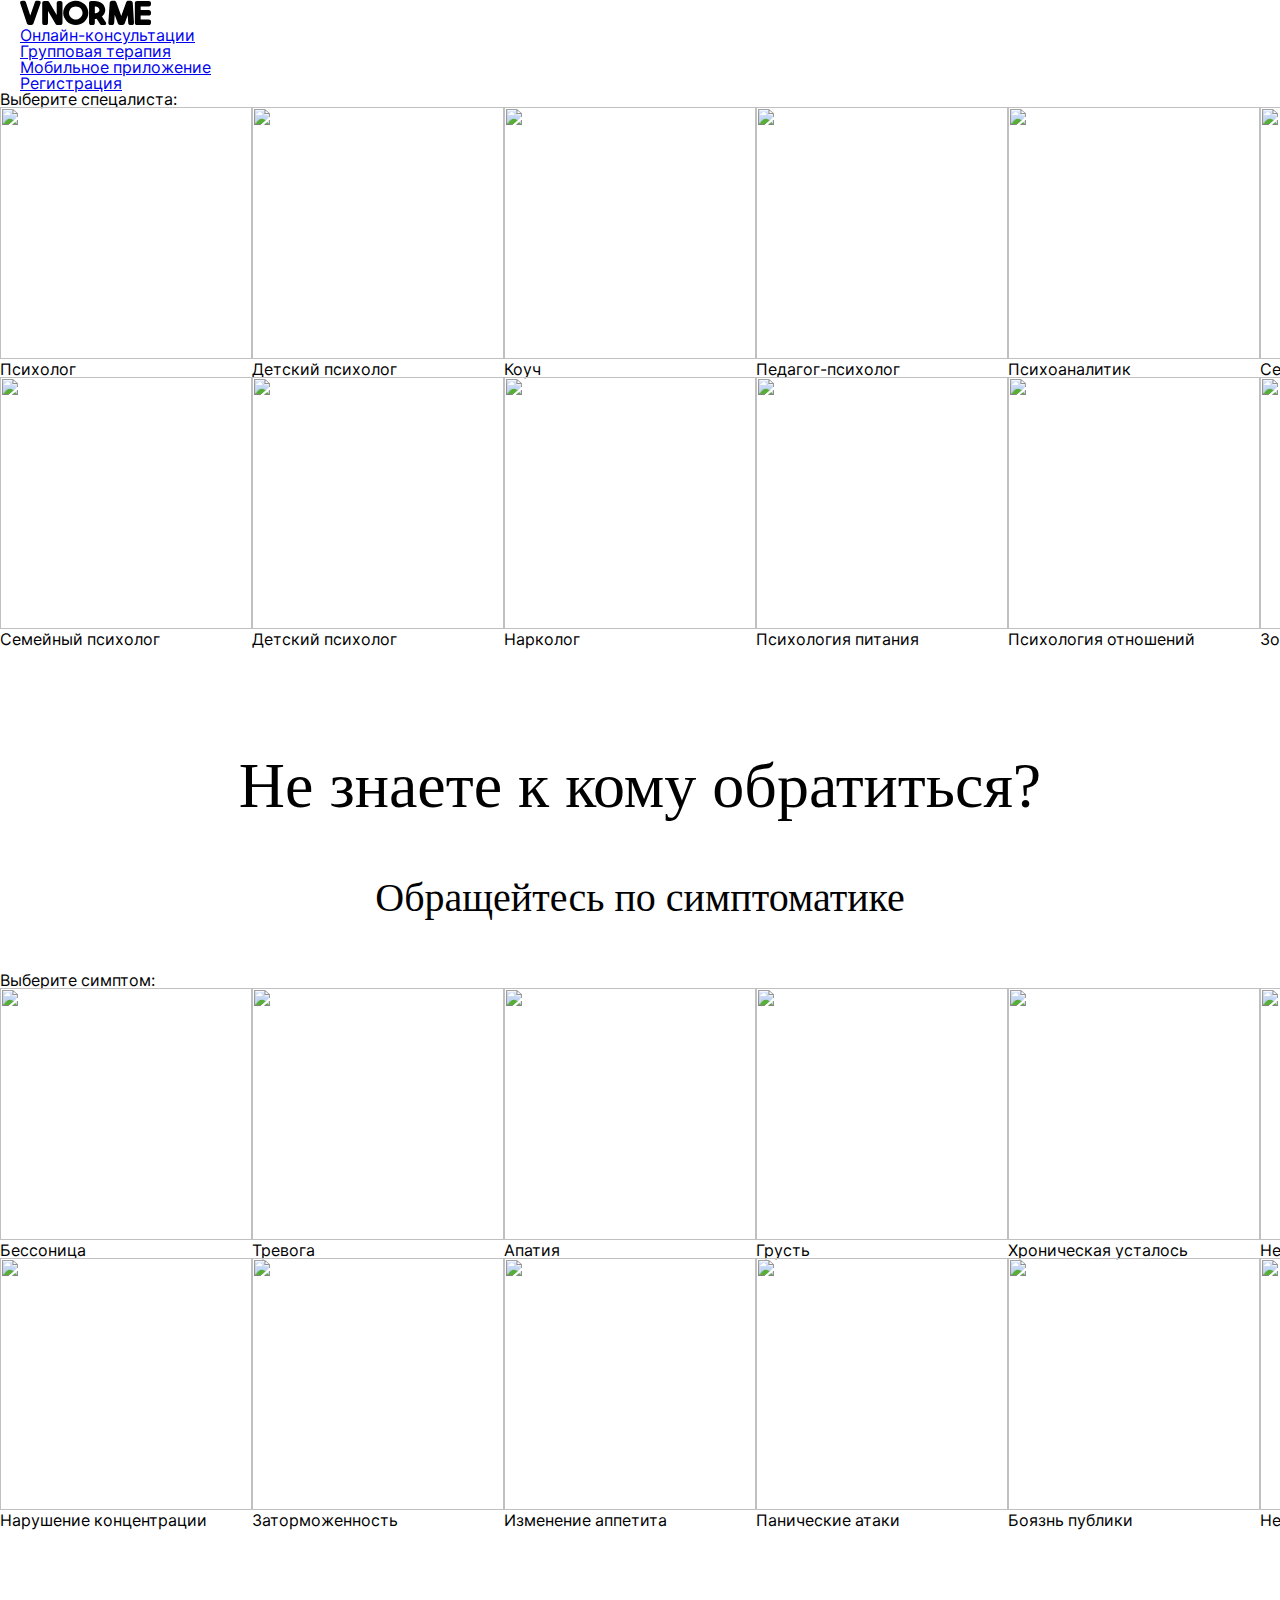
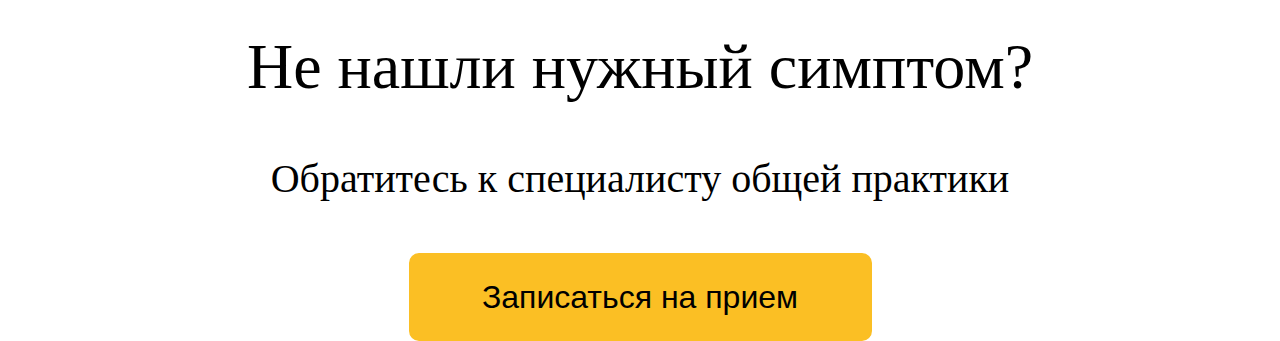
==== online.html @ 2dfcd86a "created online" ====
<!DOCTYPE html>
<html lang="en">
<head>
   <meta charset="UTF-8">
   <meta name="viewport" content="width=device-width, initial-scale=1.0">
   <meta http-equiv="X-UA-Compatible" content="ie=edge">
   <meta name="theme-color" content="">
   <link rel="shortcut icon" href="">
   <link rel="stylesheet" href="./css/fonts.css">
   <link rel="stylesheet" href="./css/reset.css">
   <link rel="stylesheet" href="./css/style.css">
   <title>Online consultation</title>
</head>
<body>
    <header class="wrapper wrapper-header">
        <div class="header">
           <div class="logo">
              <img src="./images/logo.svg" alt="VNORME">
           </div>
           <nav>
              <ul class="menu">
                 <li class="menu__item">
                    <a href="#" class="link">Онлайн-консультации</a>
                 </li>
                 <li class="menu__item">
                    <a href="#" class="link">Групповая терапия</a>
                 </li>
                 <li class="menu__item">
                    <a href="#" class="link">Мобильное приложение</a>
                 </li>
                 <li class="menu__item">
                    <a href="#" class="link">Регистрация</a>
                 </li>
              </ul>
           </nav>
        </div>
     </header>
    <main>
        <section>
           
        </section>
        <section class="">
            <h2>Выберите спецалиста:</h2>
            <div class="online">
            <div class="online__block__group">
                <div><img src="" alt="" loading="lazy" width="252" height="252"><div>Психолог</div></div>
                <div><img src="" alt="" loading="lazy" width="252" height="252"><div>Детский психолог</div></div>
                <div><img src="" alt="" loading="lazy" width="252" height="252"><div>Коуч</div></div>
                <div><img src="" alt="" loading="lazy" width="252" height="252"><div>Педагог-психолог</div></div>
                <div><img src="" alt="" loading="lazy" width="252" height="252"><div>Психоаналитик</div></div>
                <div><img src="" alt="" loading="lazy" width="252" height="252"><div>Сексолог</div></div>
            </div>
            <div class="online__block__group">
                <div><img src="" alt="" loading="lazy" width="252" height="252"><div>Семейный психолог</div></div>
                <div><img src="" alt="" loading="lazy" width="252" height="252"><div>Детский психолог</div></div>
                <div><img src="" alt="" loading="lazy" width="252" height="252"><div>Нарколог</div></div>
                <div><img src="" alt="" loading="lazy" width="252" height="252"><div>Психология питания</div></div>
                <div><img src="" alt="" loading="lazy" width="252" height="252"><div>Психология отношений</div></div>
                <div><img src="" alt="" loading="lazy" width="252" height="252"><div>Зоопсихолог</div></div>
            </div>
        </div>
            </section>
        </section>
        <section>
            <h1 class="online__title">Не знаете к кому обратиться?</h1>
            <h2 class="online__subtitle">Обращейтесь по симптоматике</h2>
            <h2>Выберите симптом:</h2>
            <div class="online">
            <div class="online__block__group">
                <div><img src="" alt="" loading="lazy" width="252" height="252"><div>Бессоница</div></div>
                <div><img src="" alt="" loading="lazy" width="252" height="252"><div>Тревога</div></div>
                <div><img src="" alt="" loading="lazy" width="252" height="252"><div>Апатия</div></div>
                <div><img src="" alt="" loading="lazy" width="252" height="252"><div>Грусть</div></div>
                <div><img src="" alt="" loading="lazy" width="252" height="252"><div>Хроническая усталось</div></div>
                <div><img src="" alt="" loading="lazy" width="252" height="252"><div>Неуверенность</div></div>
            </div>
            <div class="online__block__group">
                <div><img src="" alt="" loading="lazy" width="252" height="252"><div>Нарушение концентрации</div></div>
                <div><img src="" alt="" loading="lazy" width="252" height="252"><div>Заторможенность</div></div>
                <div><img src="" alt="" loading="lazy" width="252" height="252"><div>Изменение аппетита</div></div>
                <div><img src="" alt="" loading="lazy" width="252" height="252"><div>Панические атаки</div></div>
                <div><img src="" alt="" loading="lazy" width="252" height="252"><div>Боязнь публики</div></div>
                <div><img src="" alt="" loading="lazy" width="252" height="252"><div>Нервное истощение</div></div>
            </div>
        </div>
        </section>
        <section class="online__lastSection">
            <h1 class="online__title">Не нашли нужный симптом?</h1>
            <h2 class="online__subtitle">Обратитесь к специалисту общей практики</h2>
            <button class="post__btn">Записаться на прием</button>
        </section>
    </main>
    <footer></footer>
</body>
</html>
---- css/fonts.css ----
@font-face {
	font-family: 'InterRegular';
    src: url('../fonts/Inter/Inter-Regular.woff2') format('woff2'),
         url('../fonts/Inter/Inter-Regular.woff') format('woff'),
         url('../fonts/Inter/Inter-Regular.otf') format('otf');
    font-weight: normal;
    font-style: normal;
}

@font-face {
	font-family: 'InterBold';
    src: url('../fonts/Inter/Inter-Bold.woff2') format('woff2'),
         url('../fonts/Inter/Inter-Bold.woff') format('woff'),
         url('../fonts/Inter/Inter-Bold.otf') format('otf');
    font-weight: 700;
    font-style: normal;
}

@font-face {
	font-family: 'PT_SansRegular';
    src: url('../fonts/PT_Sans/PT_Sans-Web-Regular.woff2') format('woff2'),
         url('../fonts/PT_Sans/PT_Sans-Web-Regular.woff') format('woff'),
         url('../fonts/PT_Sans/PT_Sans-Web-Regular.otf') format('otf');
    font-weight: normal;
    font-style: normal;
}

@font-face {
	font-family: 'PT_SansBold';
    src: url('../fonts/PT_Sans/PT_Sans-Web-Bold.woff2') format('woff2'),
         url('../fonts/PT_Sans/PT_Sans-Web-Bold.woff') format('woff'),
         url('../fonts/PT_Sans/PT_Sans-Web-Bold.otf') format('otf');
    font-weight: 700;
    font-style: normal;
}
---- css/style.css ----
/* MAIN STYLE */

:root{
  /* Главный текст */
  --main-font: 'InterRegular'; 
  /* Жирный главный текст */
  --bold-main-font: 'InterBold';
  /* Дополнительный текст (для заголовков) */
  --text-font: 'PT_SansRegular';
  /* Дополнительный жирный текст */
  --text--bold-font: 'PT_SansBold';

  --btn-color: #FBBF24;
}

.title_bold{
  font-family: var(--text-bold-font);
}

body{
  font-family: var(--main-font) !important;
}

.wrapper{
  max-width: 1860px;
  padding: 0px 20px;
  height: auto;
  margin: auto;
}

/* SECTION "POSTS" */

.post{
  display: flex;
  align-items: center;
}

.post__text{
  display: flex;
  flex-direction: column;
  align-items: flex-end;
  text-align: right;
}

.post__title{
  font-size: 64px;
  margin-bottom: 50px;
}

.post__subtitle{
  font-size: 40px;
  margin-bottom: 50px;
}

.post__btn{
  height: 88px;
  max-width: 463px;
  width: 100%;
  font-size: 32px;
  background-color: var(--btn-color);
  border: 2px solid var(--btn-color);
  border-radius: 10px;
  padding: 24px 41px;
  transition: .3s;
  cursor: pointer;
}

.post__btn:hover{
  background-color: transparent;
}

.online__block__group {
  display: flex;
  justify-content: space-between;
}

.online__title {
  font-family: 'Inter';
  font-style: normal;
  font-weight: 400;
  font-size: 64px;
  line-height: 77px;
  text-align: center;
  padding-top: 100px ;
}

.online__subtitle {
  font-family: 'Inter';
  font-style: normal;
  font-weight: 400;
  font-size: 40px;
  line-height: 48px;
  text-align: center;
  padding-top: 50px;
  padding-bottom: 50px;
}

.online__lastSection {
  display: flex;
  flex-direction: column;
  justify-content: center;
  align-items: center;
}
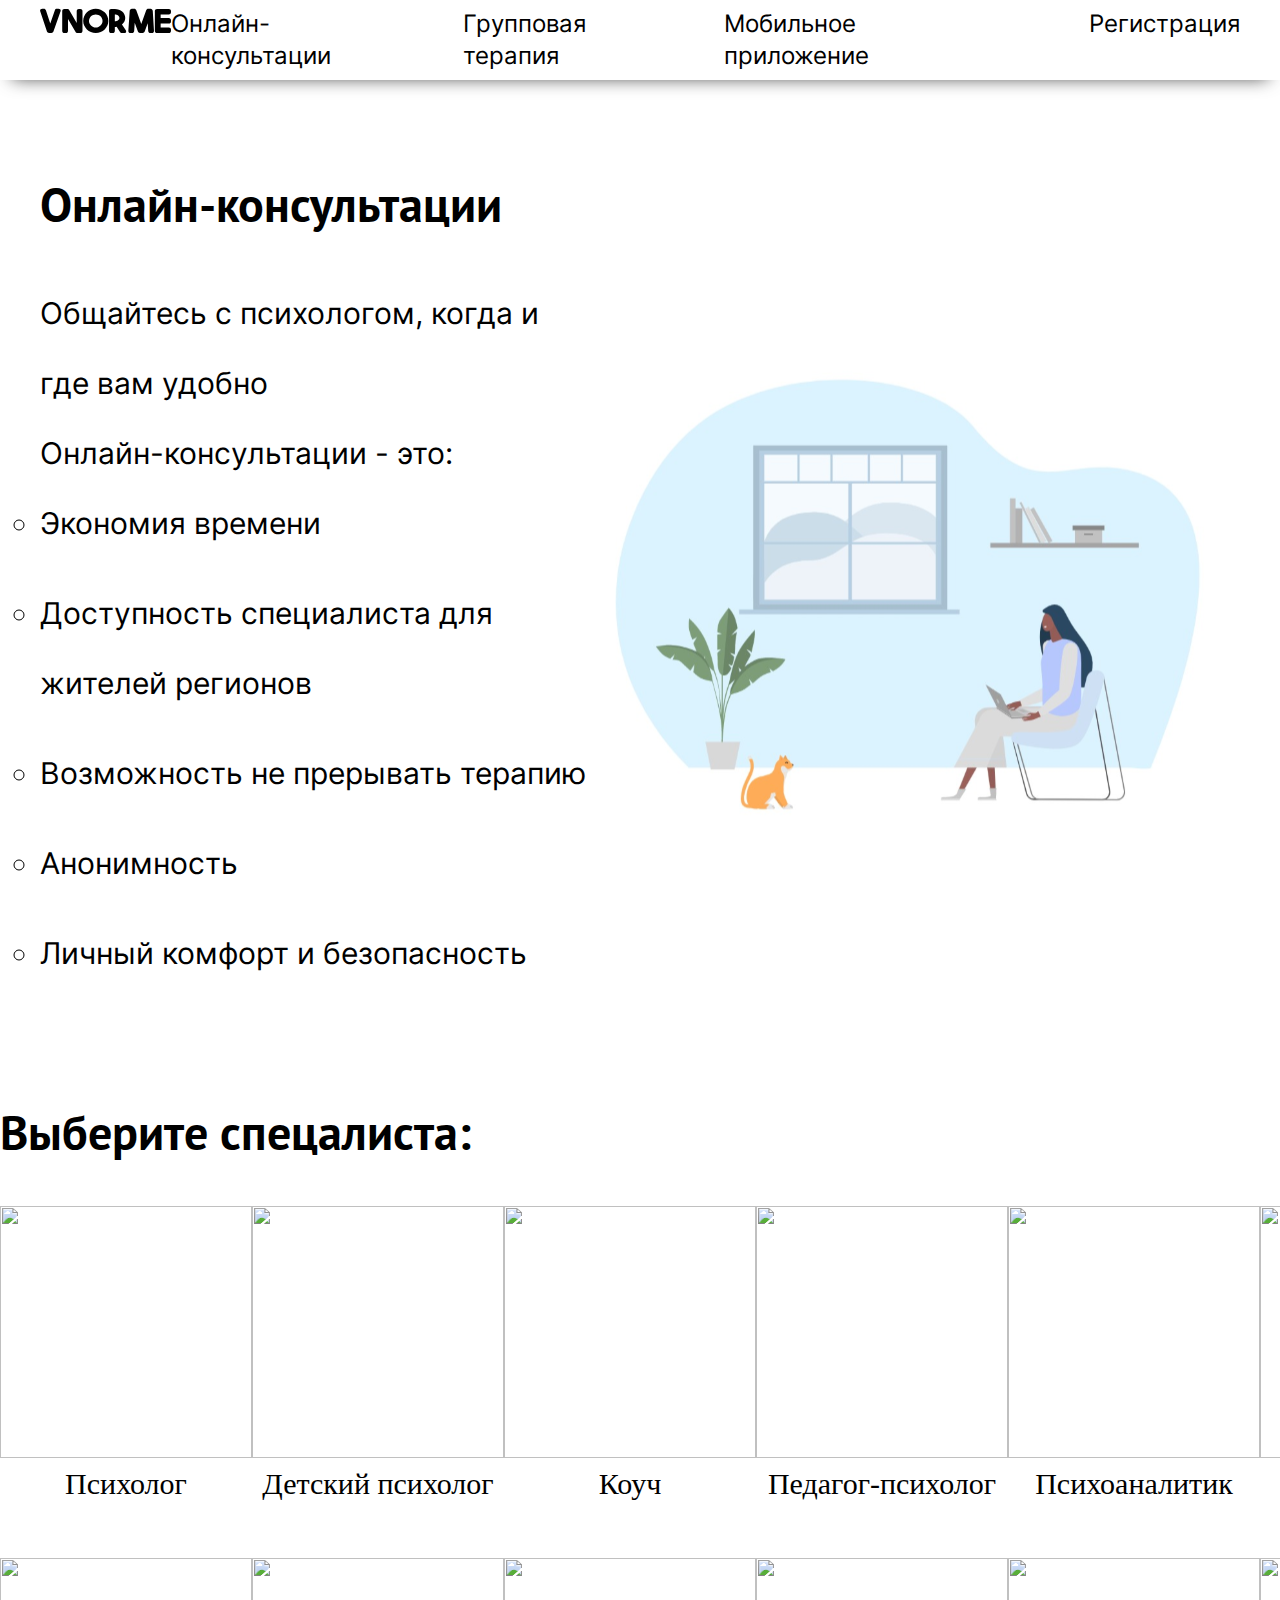
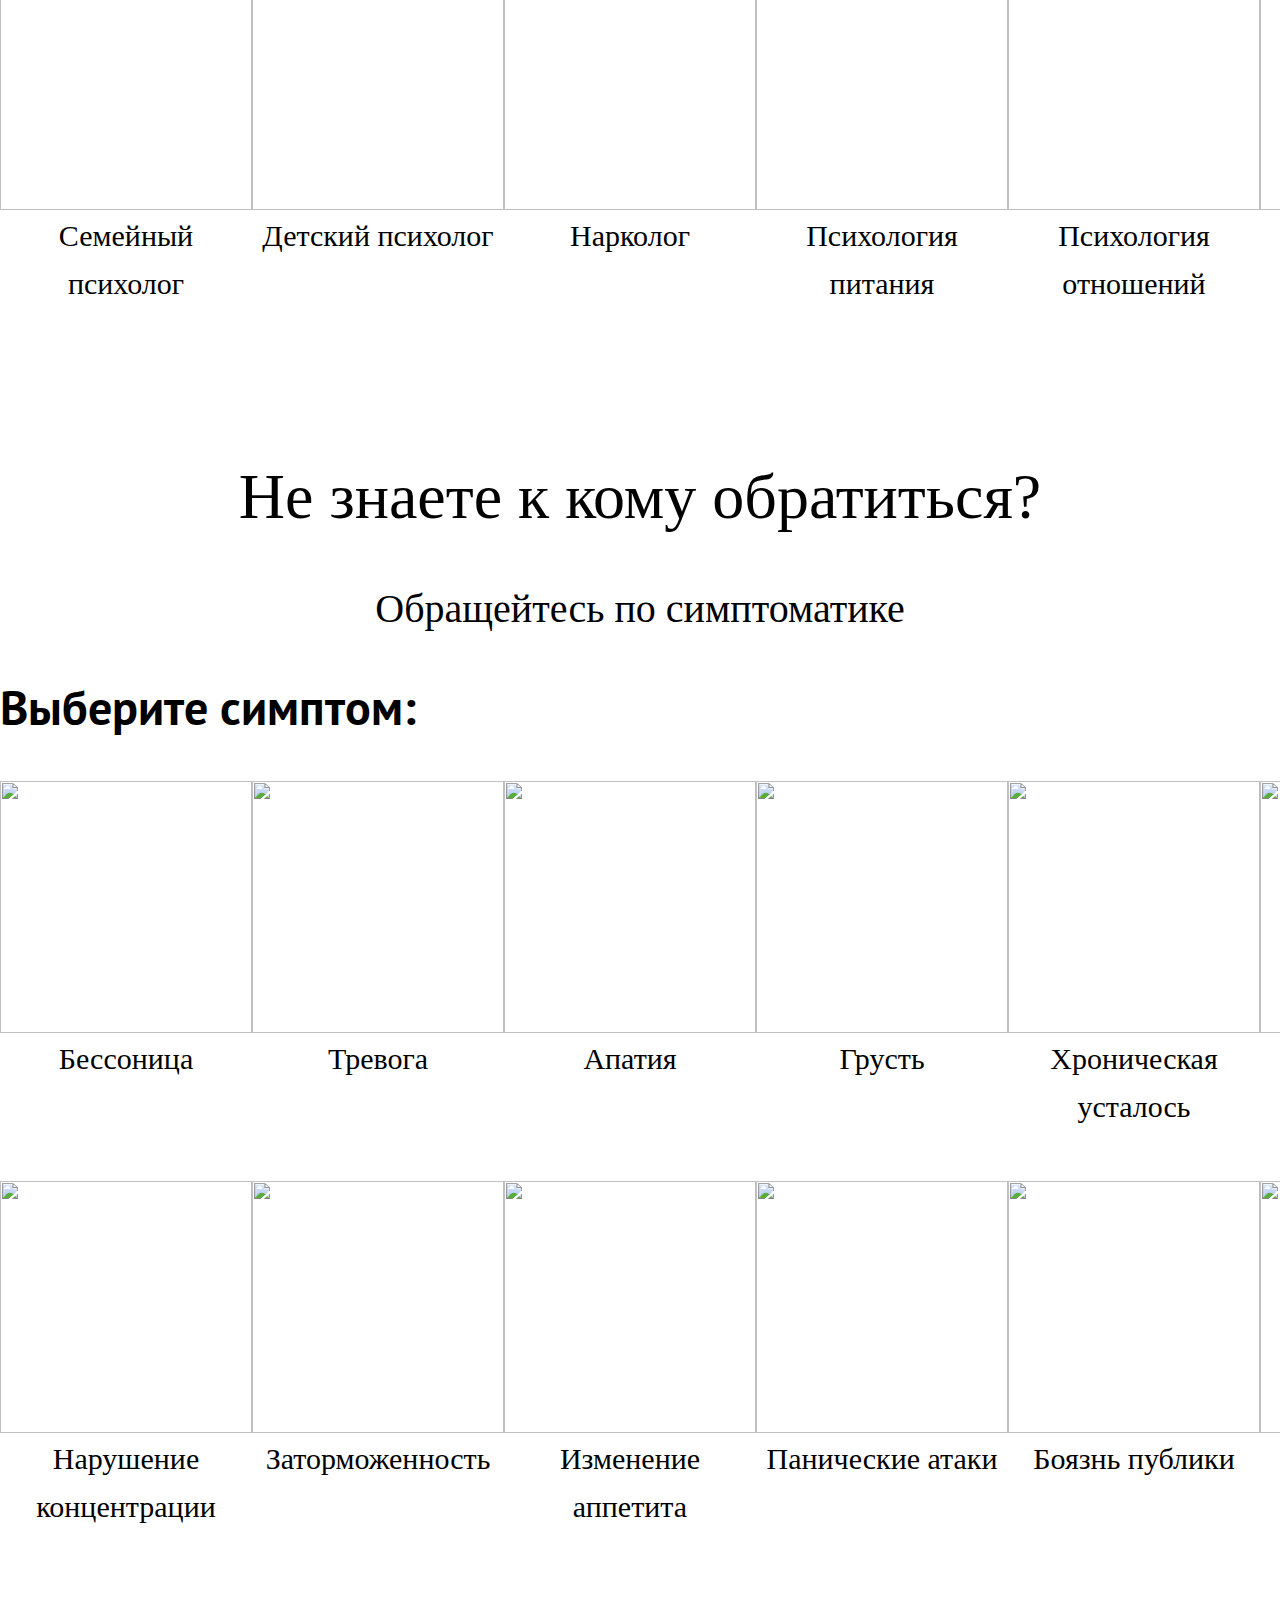
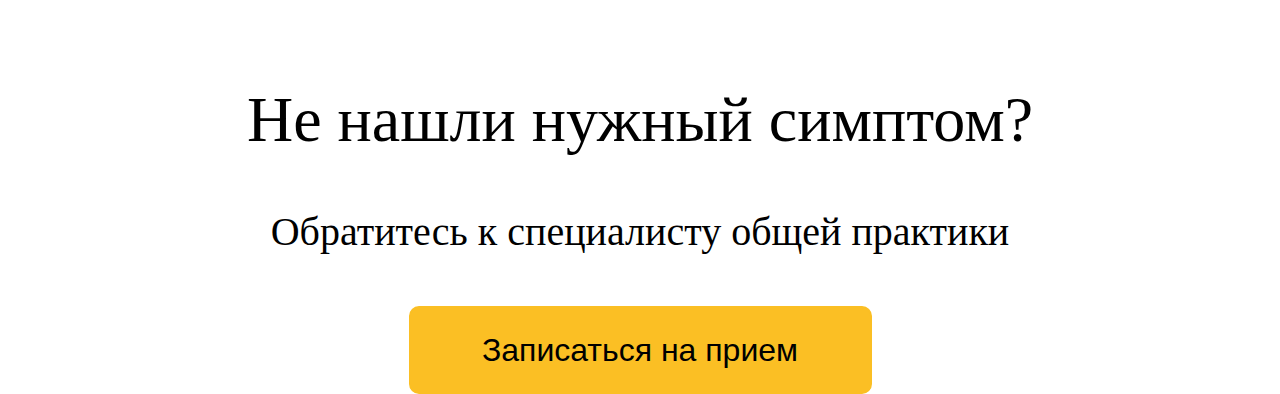
==== commit 3d34de41: "changes" ====
--- a/online.html
+++ b/online.html
@@ -37,26 +37,64 @@
      </header>
     <main>
         <section>
-           
+            <div class="wrapper">
+                <div class="consult">
+                   <div class="consult__text">
+             
+                      <h2 class="consult__title title_bold">
+                         Онлайн-консультации
+                      </h2>
+                      
+                      <p class="conslut__subtitle-list">
+                         Общайтесь с психологом, когда и где вам удобно <br>
+                         Онлайн-консультации - это: 
+                      </p>
+             
+                      <ul class="consult__list list">
+                         <li class="list__item">
+                            Экономия времени
+                         </li>
+                         <li class="list__item">
+                            Доступность специалиста для жителей регионов
+                         </li>
+                         <li class="list__item">
+                            Возможность не прерывать терапию 
+                         </li>
+                         <li class="list__item">
+                            Анонимность 
+                         </li>
+                         <li class="list__item">
+                            Личный комфорт и безопасность
+                         </li>
+                      </ul>
+             
+                   </div>
+             
+                   <div class="consult__image">
+                      <img src="./images/consult.svg" alt="Онлайн-консультации">
+                   </div>
+             
+                </div>
+             </div>
         </section>
         <section class="">
-            <h2>Выберите спецалиста:</h2>
+            <h2 class="post__title title_bold">Выберите спецалиста:</h2>
             <div class="online">
             <div class="online__block__group">
-                <div><img src="" alt="" loading="lazy" width="252" height="252"><div>Психолог</div></div>
-                <div><img src="" alt="" loading="lazy" width="252" height="252"><div>Детский психолог</div></div>
-                <div><img src="" alt="" loading="lazy" width="252" height="252"><div>Коуч</div></div>
-                <div><img src="" alt="" loading="lazy" width="252" height="252"><div>Педагог-психолог</div></div>
-                <div><img src="" alt="" loading="lazy" width="252" height="252"><div>Психоаналитик</div></div>
-                <div><img src="" alt="" loading="lazy" width="252" height="252"><div>Сексолог</div></div>
+                <div class="online__img"><img src="" alt="" loading="lazy" width="252" height="252"><div class="online__mini__title">Психолог</div></div>
+                <div class="online__img"><img src="" alt="" loading="lazy" width="252" height="252"><div class="online__mini__title">Детский психолог</div></div>
+                <div class="online__img"><img src="" alt="" loading="lazy" width="252" height="252"><div class="online__mini__title">Коуч</div></div>
+                <div class="online__img"><img src="" alt="" loading="lazy" width="252" height="252"><div class="online__mini__title">Педагог-психолог</div></div>
+                <div class="online__img"><img src="" alt="" loading="lazy" width="252" height="252"><div class="online__mini__title">Психоаналитик</div></div>
+                <div class="online__img"><img src="" alt="" loading="lazy" width="252" height="252"><div class="online__mini__title">Сексолог</div></div>
             </div>
             <div class="online__block__group">
-                <div><img src="" alt="" loading="lazy" width="252" height="252"><div>Семейный психолог</div></div>
-                <div><img src="" alt="" loading="lazy" width="252" height="252"><div>Детский психолог</div></div>
-                <div><img src="" alt="" loading="lazy" width="252" height="252"><div>Нарколог</div></div>
-                <div><img src="" alt="" loading="lazy" width="252" height="252"><div>Психология питания</div></div>
-                <div><img src="" alt="" loading="lazy" width="252" height="252"><div>Психология отношений</div></div>
-                <div><img src="" alt="" loading="lazy" width="252" height="252"><div>Зоопсихолог</div></div>
+                <div class="online__img"><img src="" alt="" loading="lazy" width="252" height="252"><div class="online__mini__title">Семейный психолог</div></div>
+                <div class="online__img"><img src="" alt="" loading="lazy" width="252" height="252"><div class="online__mini__title">Детский психолог</div></div>
+                <div><img src="" alt="" loading="lazy" width="252" height="252"><div class="online__mini__title">Нарколог</div></div>
+                <div class="online__img"><img src="" alt="" loading="lazy" width="252" height="252"><div class="online__mini__title">Психология питания</div></div>
+                <div class="online__img"><img src="" alt="" loading="lazy" width="252" height="252"><div class="online__mini__title">Психология отношений</div></div>
+                <div class="online__img"><img src="" alt="" loading="lazy" width="252" height="252"><div class="online__mini__title">Зоопсихолог</div></div>
             </div>
         </div>
             </section>
@@ -64,23 +102,23 @@
         <section>
             <h1 class="online__title">Не знаете к кому обратиться?</h1>
             <h2 class="online__subtitle">Обращейтесь по симптоматике</h2>
-            <h2>Выберите симптом:</h2>
+            <h2 class="post__title title_bold">Выберите симптом:</h2>
             <div class="online">
             <div class="online__block__group">
-                <div><img src="" alt="" loading="lazy" width="252" height="252"><div>Бессоница</div></div>
-                <div><img src="" alt="" loading="lazy" width="252" height="252"><div>Тревога</div></div>
-                <div><img src="" alt="" loading="lazy" width="252" height="252"><div>Апатия</div></div>
-                <div><img src="" alt="" loading="lazy" width="252" height="252"><div>Грусть</div></div>
-                <div><img src="" alt="" loading="lazy" width="252" height="252"><div>Хроническая усталось</div></div>
-                <div><img src="" alt="" loading="lazy" width="252" height="252"><div>Неуверенность</div></div>
+                <div class="online__img"><img src="" alt="" loading="lazy" width="252" height="252"><div class="online__mini__title">Бессоница</div></div>
+                <div class="online__img"><img src="" alt="" loading="lazy" width="252" height="252"><div class="online__mini__title">Тревога</div></div>
+                <div class="online__img"><img src="" alt="" loading="lazy" width="252" height="252"><div class="online__mini__title">Апатия</div></div>
+                <div class="online__img"><img src="" alt="" loading="lazy" width="252" height="252"><div class="online__mini__title">Грусть</div></div>
+                <div class="online__img"><img src="" alt="" loading="lazy" width="252" height="252"><div class="online__mini__title">Хроническая усталось</div></div>
+                <div class="online__img"><img src="" alt="" loading="lazy" width="252" height="252"><div class="online__mini__title">Неуверенность</div></div>
             </div>
             <div class="online__block__group">
-                <div><img src="" alt="" loading="lazy" width="252" height="252"><div>Нарушение концентрации</div></div>
-                <div><img src="" alt="" loading="lazy" width="252" height="252"><div>Заторможенность</div></div>
-                <div><img src="" alt="" loading="lazy" width="252" height="252"><div>Изменение аппетита</div></div>
-                <div><img src="" alt="" loading="lazy" width="252" height="252"><div>Панические атаки</div></div>
-                <div><img src="" alt="" loading="lazy" width="252" height="252"><div>Боязнь публики</div></div>
-                <div><img src="" alt="" loading="lazy" width="252" height="252"><div>Нервное истощение</div></div>
+                <div class="online__img"><img src="" alt="" loading="lazy" width="252" height="252"><div class="online__mini__title">Нарушение концентрации</div></div>
+                <div class="online__img"><img src="" alt="" loading="lazy" width="252" height="252"><div class="online__mini__title">Заторможенность</div></div>
+                <div class="online__img"><img src="" alt="" loading="lazy" width="252" height="252"><div class="online__mini__title">Изменение аппетита</div></div>
+                <div class="online__img"><img src="" alt="" loading="lazy" width="252" height="252"><div class="online__mini__title">Панические атаки</div></div>
+                <div class="online__img"><img src="" alt="" loading="lazy" width="252" height="252"><div class="online__mini__title">Боязнь публики</div></div>
+                <div class="online__img"><img src="" alt="" loading="lazy" width="252" height="252"><div class="online__mini__title">Нервное истощение</div></div>
             </div>
         </div>
         </section>
--- a/css/style.css
+++ b/css/style.css
@@ -8,12 +8,14 @@
   /* Дополнительный текст (для заголовков) */
   --text-font: 'PT_SansRegular';
   /* Дополнительный жирный текст */
-  --text--bold-font: 'PT_SansBold';
+  --text-bold-font: 'PT_SansBold';
 
   --btn-color: #FBBF24;
 }
 
 .title_bold{
+  font-size: 48px;
+  margin-bottom: 50px;
   font-family: var(--text-bold-font);
 }
 
@@ -23,32 +25,142 @@
 
 .wrapper{
   max-width: 1860px;
-  padding: 0px 20px;
+  padding: 0px 40px;
   height: auto;
   margin: auto;
 }
 
+.wrapper-header{
+  display: flex;
+  align-items: center;
+  height: 80px;
+  -webkit-box-shadow: 0px 10px 18px -12px rgba(0,0,0,0.75);
+  -moz-box-shadow: 0px 10px 18px -12px rgba(0,0,0,0.75);
+  box-shadow: 0px 10px 18px -12px rgba(0,0,0,0.75);
+  margin-bottom: 100px;
+}
+
+.link{
+  text-decoration: none;
+  font-size: 24px;
+  font-family: var(--main-font);
+  line-height: 32px;
+  outline: none;
+  color: #000000;
+}
+
+.list{
+  list-style-type: circle;
+  font-size: 30px;
+  line-height: 70px;
+}
+
+.list > li {
+  margin-bottom: 20px;
+}
+
+/* SECTION HEADER */
+
+.header{
+  display: flex;
+  justify-content: space-between;
+  width: 100%;
+}
+
+.menu{
+  display: flex;
+}
+
+.menu__item{
+  margin-right: 50px;
+}
+
+
+.menu__item:nth-child(3){
+  margin-right: 100px;
+}
+
+.menu__item:last-child{
+  margin-right: 0px;
+}
+
+/* SECTION MAIN-BG */
+
+.bg-pict{
+  position: relative;
+  width: 100%;
+  height: 370px;
+  background: url('../images/bg.png') center center no-repeat;
+  background-size: cover;
+  border-radius: 10px;
+  margin-bottom: 100px;
+}
+
+.bg-pict__text{
+  position: absolute;
+  font-size: 48px;
+  line-height: 70px;
+  color: #FFFFFF;
+  opacity: 0.5;
+  top: 20px;
+  left: 20px;
+}
+
+/* SECTION CONSULT */
+
+.consult{
+  display: flex;
+  justify-content: space-between;
+  align-items: center;
+  margin-bottom: 100px;
+}
+.conslut__subtitle-list{
+  font-size: 30px;
+  line-height: 70px;
+}
+
 /* SECTION "POSTS" */
 
 .post{
   display: flex;
   align-items: center;
+  margin-bottom: 100px;
 }
 
 .post__text{
+  max-width: 1057px;
+  width: auto;
   display: flex;
   flex-direction: column;
   align-items: flex-end;
   text-align: right;
 }
 
+.post__text_left{
+  align-items: flex-start;
+  text-align: left;
+}
+
+.post__image{
+  flex-grow: 1;
+}
+
+.post__image img{
+  width: 100%;;
+}
+
 .post__title{
-  font-size: 64px;
+  font-size: 48px;
   margin-bottom: 50px;
 }
 
 .post__subtitle{
-  font-size: 40px;
+  font-size: 30px;
+  margin-bottom: 50px;
+  line-height: 58px;
+}
+
+.title-list{
   margin-bottom: 50px;
 }
 
@@ -101,3 +213,18 @@
   justify-content: center;
   align-items: center;
 }
+
+.online__img {
+  padding-bottom: 50px;
+
+}
+
+.online__mini__title {
+  font-family: 'Inter';
+  font-style: normal;
+  font-weight: 400;
+  font-size: 30px;
+  line-height: 48px;
+  text-align: center;
+  width: 252px;
+}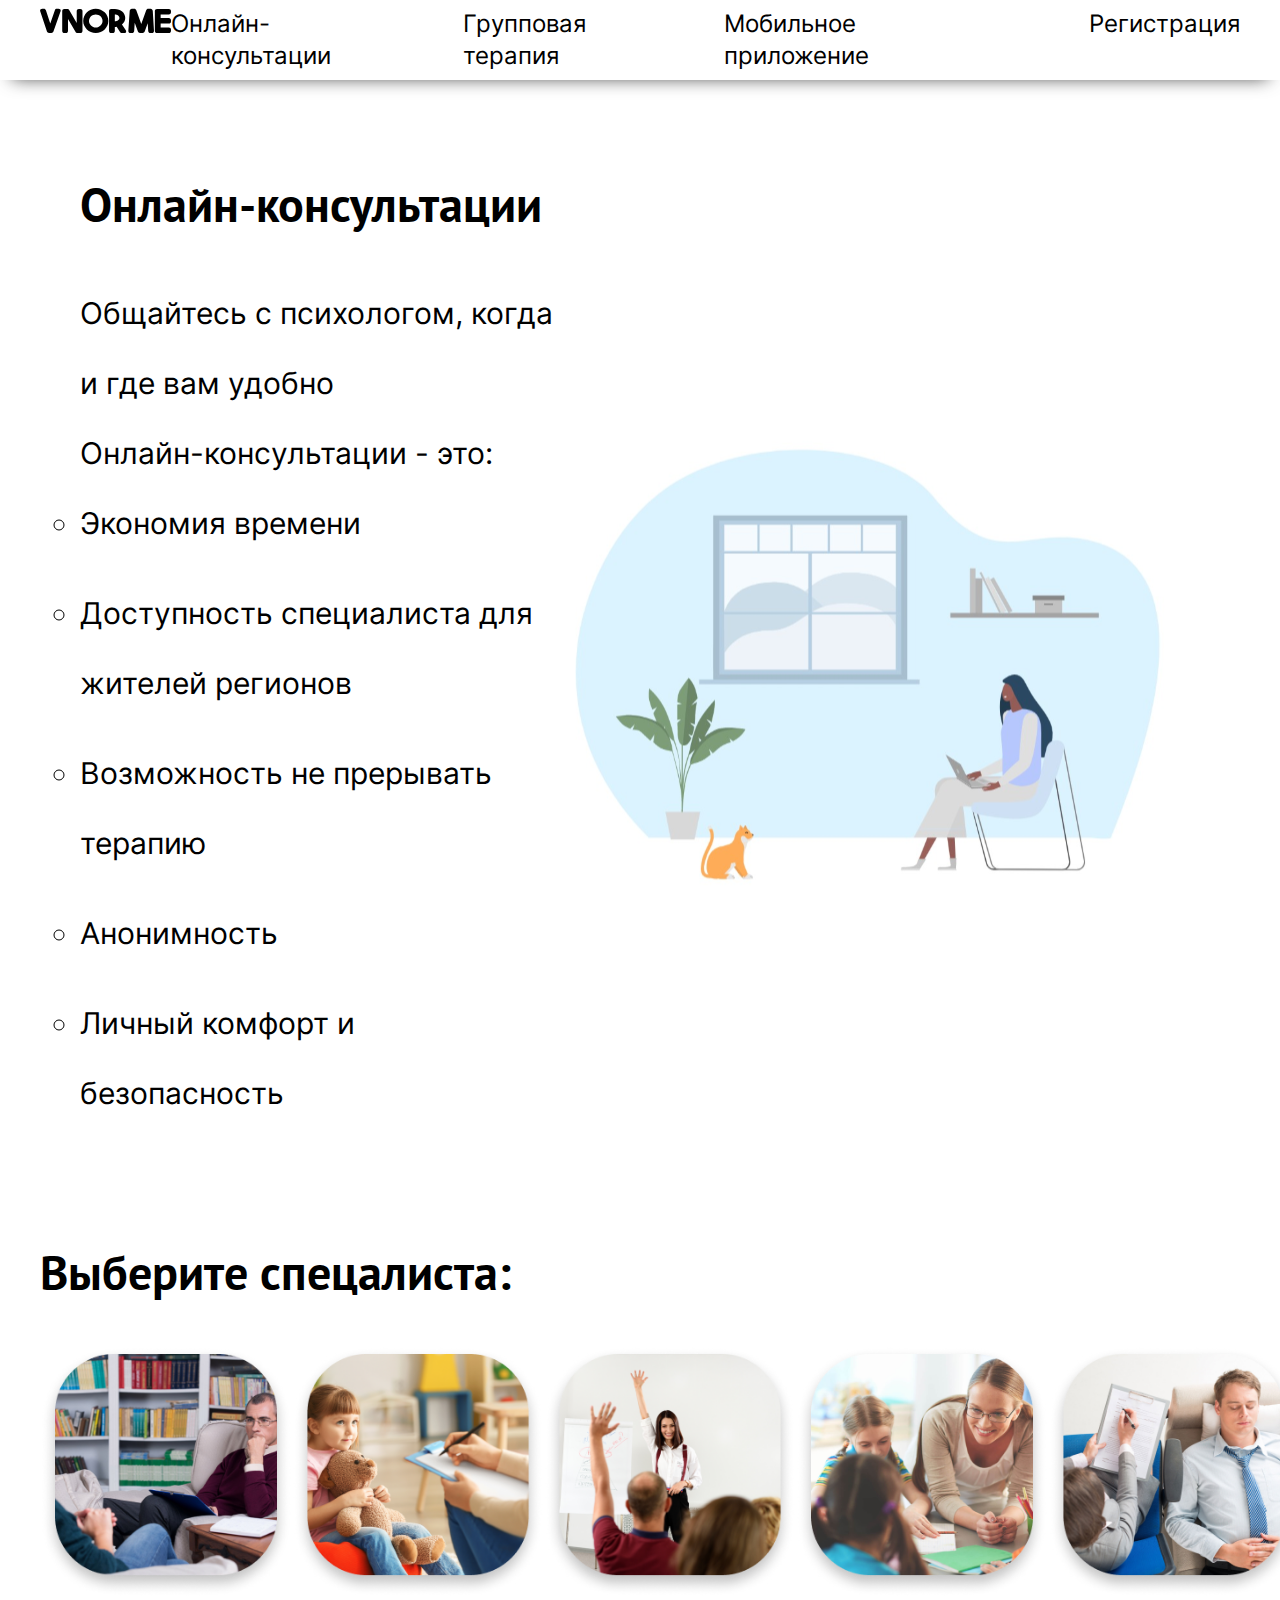
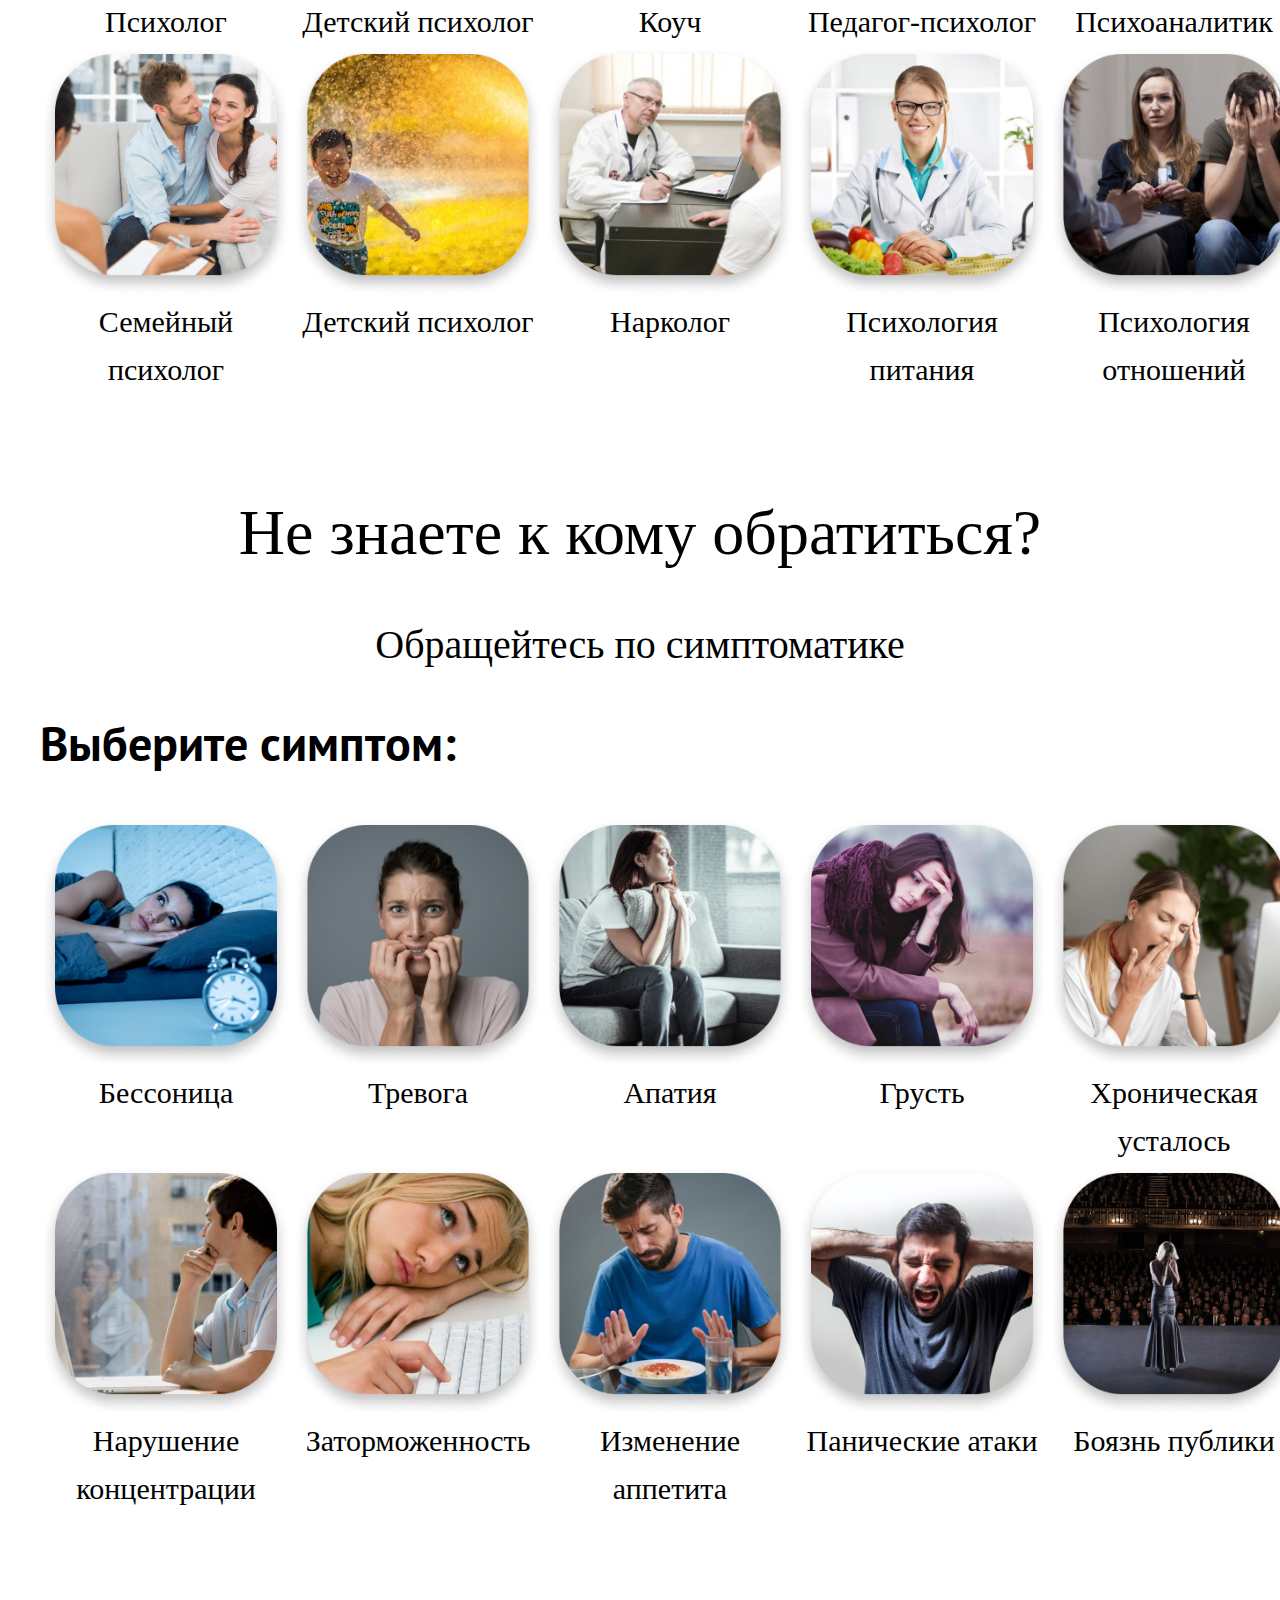
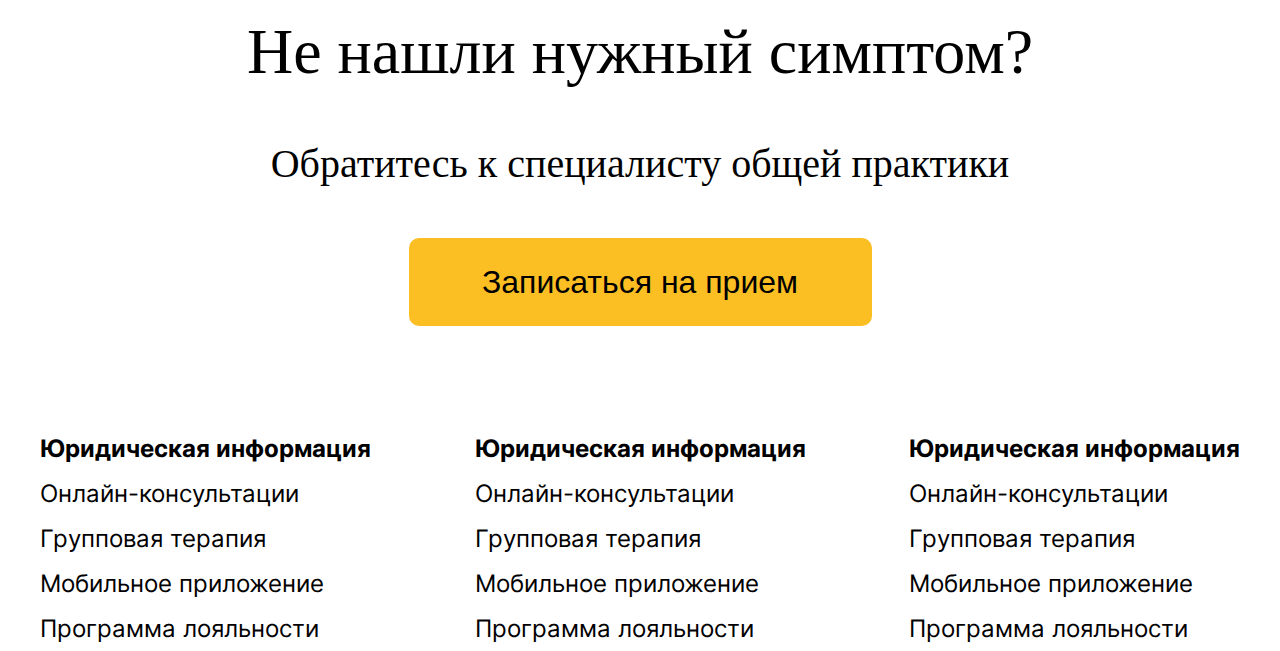
==== commit b774b667: "finished second page" ====
--- a/online.html
+++ b/online.html
@@ -35,7 +35,7 @@
            </nav>
         </div>
      </header>
-    <main>
+    <main class="wrapper">
         <section>
             <div class="wrapper">
                 <div class="consult">
@@ -80,22 +80,83 @@
         <section class="">
             <h2 class="post__title title_bold">Выберите спецалиста:</h2>
             <div class="online">
-            <div class="online__block__group">
-                <div class="online__img"><img src="" alt="" loading="lazy" width="252" height="252"><div class="online__mini__title">Психолог</div></div>
-                <div class="online__img"><img src="" alt="" loading="lazy" width="252" height="252"><div class="online__mini__title">Детский психолог</div></div>
-                <div class="online__img"><img src="" alt="" loading="lazy" width="252" height="252"><div class="online__mini__title">Коуч</div></div>
-                <div class="online__img"><img src="" alt="" loading="lazy" width="252" height="252"><div class="online__mini__title">Педагог-психолог</div></div>
-                <div class="online__img"><img src="" alt="" loading="lazy" width="252" height="252"><div class="online__mini__title">Психоаналитик</div></div>
-                <div class="online__img"><img src="" alt="" loading="lazy" width="252" height="252"><div class="online__mini__title">Сексолог</div></div>
-            </div>
-            <div class="online__block__group">
-                <div class="online__img"><img src="" alt="" loading="lazy" width="252" height="252"><div class="online__mini__title">Семейный психолог</div></div>
-                <div class="online__img"><img src="" alt="" loading="lazy" width="252" height="252"><div class="online__mini__title">Детский психолог</div></div>
-                <div><img src="" alt="" loading="lazy" width="252" height="252"><div class="online__mini__title">Нарколог</div></div>
-                <div class="online__img"><img src="" alt="" loading="lazy" width="252" height="252"><div class="online__mini__title">Психология питания</div></div>
-                <div class="online__img"><img src="" alt="" loading="lazy" width="252" height="252"><div class="online__mini__title">Психология отношений</div></div>
-                <div class="online__img"><img src="" alt="" loading="lazy" width="252" height="252"><div class="online__mini__title">Зоопсихолог</div></div>
-            </div>
+                <div class="online__block__group">
+                    <div class="">
+                        <div class="online__img">
+                            <img src="images/doc.png" alt="" loading="lazy" width="252" height="252">
+                        </div>
+                        <div class="online__mini__title">Психолог</div>
+                    </div>
+                    <div class="">
+                        <div class="online__img">
+                            <img src="images/child.png" alt="" loading="lazy" width="252" height="252">
+                        </div>
+                        <div class="online__mini__title">Детский психолог</div>
+                    </div>
+                    <div class="">
+                        <div class="online__img">
+                            <img src="images/couch.png" alt="" loading="lazy" width="252" height="252">
+                        </div>
+                        <div class="online__mini__title">Коуч</div>
+                    </div>
+                    <div class="">
+                        <div class="online__img">
+                            <img src="images/ped.png" alt="" loading="lazy" width="252" height="252">
+                        </div>
+                        <div class="online__mini__title">Педагог-психолог</div>
+                    </div>
+                    <div class="">
+                        <div class="online__img">
+                            <img src="images/psicho.png" alt="" loading="lazy" width="252" height="252">
+                        </div>
+                        <div class="online__mini__title">Психоаналитик</div>
+                    </div>
+                    <div class="">
+                        <div class="online__img">
+                            <img src="images/sex.png" alt="" loading="lazy" width="252" height="252">
+                        </div>
+                        <div class="online__mini__title">Сексолог</div>
+                    </div>
+                </div>
+                <div class="online__block__group">
+                    <div class="">
+                        <div class="online__img">
+                            <img src="images/fam.png" alt="" loading="lazy" width="252" height="252">
+                        </div>
+                        <div class="online__mini__title">Семейный психолог</div>
+                    </div>
+                    <div class="">
+                        <div class="online__img">
+                            <img src="images/chilr.png" alt="" loading="lazy" width="252" height="252">
+                        </div>
+                        <div class="online__mini__title">Детский психолог</div>
+                    </div>
+                    <div class="">
+                        <div class="online__img">
+                            <img src="images/nark.png" alt="" loading="lazy" width="252" height="252">
+                        </div>
+                        <div class="online__mini__title">Нарколог</div>
+                    </div>
+                    <div class="">
+                        <div class="online__img">
+                            <img src="images/food.png" alt="" loading="lazy" width="252" height="252">
+                        </div>
+                        <div class="online__mini__title">Психология питания</div>
+                    </div>
+                    <div class="">
+                        <div class="online__img">
+                            <img src="images/love.png" alt="" loading="lazy" width="252" height="252">
+                        </div>
+                        <div class="online__mini__title">Психология отношений</div>
+                    </div>
+                    <div class="">
+                        <div class="online__img">
+                            <img src="images/zoo.png" alt="" loading="lazy" width="252" height="252">
+                        </div>
+                        <div class="online__mini__title">Зоопсихолог</div>
+                    </div>
+                </div>
+            
         </div>
             </section>
         </section>
@@ -103,31 +164,122 @@
             <h1 class="online__title">Не знаете к кому обратиться?</h1>
             <h2 class="online__subtitle">Обращейтесь по симптоматике</h2>
             <h2 class="post__title title_bold">Выберите симптом:</h2>
-            <div class="online">
             <div class="online__block__group">
-                <div class="online__img"><img src="" alt="" loading="lazy" width="252" height="252"><div class="online__mini__title">Бессоница</div></div>
-                <div class="online__img"><img src="" alt="" loading="lazy" width="252" height="252"><div class="online__mini__title">Тревога</div></div>
-                <div class="online__img"><img src="" alt="" loading="lazy" width="252" height="252"><div class="online__mini__title">Апатия</div></div>
-                <div class="online__img"><img src="" alt="" loading="lazy" width="252" height="252"><div class="online__mini__title">Грусть</div></div>
-                <div class="online__img"><img src="" alt="" loading="lazy" width="252" height="252"><div class="online__mini__title">Хроническая усталось</div></div>
-                <div class="online__img"><img src="" alt="" loading="lazy" width="252" height="252"><div class="online__mini__title">Неуверенность</div></div>
+                <div class="">
+                    <div class="online__img">
+                        <img src="images/unsleep.png" alt="" loading="lazy" width="252" height="252">
+                    </div>
+                    <div class="online__mini__title">Бессоница</div>
+                </div>
+                <div class="">
+                    <div class="online__img">
+                        <img src="images/trev.png" alt="" loading="lazy" width="252" height="252">
+                    </div>
+                    <div class="online__mini__title">Тревога</div>
+                </div>
+                <div class="">
+                    <div class="online__img">
+                        <img src="images/apaty.png" alt="" loading="lazy" width="252" height="252">
+                    </div>
+                    <div class="online__mini__title">Апатия</div>
+                </div>
+                <div class="">
+                    <div class="online__img">
+                        <img src="images/sad.png" alt="" loading="lazy" width="252" height="252">
+                    </div>
+                    <div class="online__mini__title">Грусть</div>
+                </div>
+                <div class="">
+                    <div class="online__img">
+                        <img src="images/ust.png" alt="" loading="lazy" width="252" height="252">
+                    </div>
+                    <div class="online__mini__title">Хроническая усталось</div>
+                </div>
+                <div class="">
+                    <div class="online__img">
+                        <img src="images/neyv.png" alt="" loading="lazy" width="252" height="252">
+                    </div>
+                    <div class="online__mini__title">Неуверенность</div>
+                </div>
             </div>
             <div class="online__block__group">
-                <div class="online__img"><img src="" alt="" loading="lazy" width="252" height="252"><div class="online__mini__title">Нарушение концентрации</div></div>
-                <div class="online__img"><img src="" alt="" loading="lazy" width="252" height="252"><div class="online__mini__title">Заторможенность</div></div>
-                <div class="online__img"><img src="" alt="" loading="lazy" width="252" height="252"><div class="online__mini__title">Изменение аппетита</div></div>
-                <div class="online__img"><img src="" alt="" loading="lazy" width="252" height="252"><div class="online__mini__title">Панические атаки</div></div>
-                <div class="online__img"><img src="" alt="" loading="lazy" width="252" height="252"><div class="online__mini__title">Боязнь публики</div></div>
-                <div class="online__img"><img src="" alt="" loading="lazy" width="252" height="252"><div class="online__mini__title">Нервное истощение</div></div>
+                <div class="">
+                    <div class="online__img">
+                        <img src="images/conc.png" alt="" loading="lazy" width="252" height="252">
+                    </div>
+                    <div class="online__mini__title">Нарушение концентрации</div>
+                </div>
+                <div class="">
+                    <div class="online__img">
+                        <img src="images/slovly.png" alt="" loading="lazy" width="252" height="252">
+                    </div>
+                    <div class="online__mini__title">Заторможенность</div>
+                </div>
+                <div class="">
+                    <div class="online__img">
+                        <img src="images/feed.png" alt="" loading="lazy" width="252" height="252">
+                    </div>
+                    <div class="online__mini__title">Изменение аппетита</div>
+                </div>
+                <div class="">
+                    <div class="online__img">
+                        <img src="images/atac.png" alt="" loading="lazy" width="252" height="252">
+                    </div>
+                    <div class="online__mini__title">Панические атаки</div>
+                </div>
+                <div class="">
+                    <div class="online__img">
+                        <img src="images/public.png" alt="" loading="lazy" width="252" height="252">
+                    </div>
+                    <div class="online__mini__title">Боязнь публики</div>
+                </div>
+                <div class="">
+                    <div class="online__img">
+                        <img src="images/nerv.png" alt="" loading="lazy" width="252" height="252">
+                    </div>
+                    <div class="online__mini__title">Нервное истощение</div>
+                </div>
             </div>
+            <div class="online">
+            
         </div>
         </section>
         <section class="online__lastSection">
             <h1 class="online__title">Не нашли нужный симптом?</h1>
             <h2 class="online__subtitle">Обратитесь к специалисту общей практики</h2>
-            <button class="post__btn">Записаться на прием</button>
+            <button class="post__btn button-order">Записаться на прием</button>
         </section>
     </main>
-    <footer></footer>
+    <footer class="wrapper">
+        <div class="footer">
+            <ul class="footer__item nav">
+               <li class="nav__item nav__item_bold">
+                  Юридическая информация
+               </li>
+               <li class="nav__item"><a href="#" class="nav__link">Онлайн-консультации</a></li>
+               <li class="nav__item"><a href="#" class="nav__link">Групповая терапия</a></li>
+               <li class="nav__item"><a href="#" class="nav__link">Мобильное приложение</a></li>
+               <li class="nav__item"><a href="#" class="nav__link">Программа лояльности</a></li>
+            </ul>
+            <ul class="footer__item nav">
+               <li class="nav__item nav__item_bold">
+                  Юридическая информация
+               </li>
+               <li class="nav__item"><a href="#" class="nav__link">Онлайн-консультации</a></li>
+               <li class="nav__item"><a href="#" class="nav__link">Групповая терапия</a></li>
+               <li class="nav__item"><a href="#" class="nav__link">Мобильное приложение</a></li>
+               <li class="nav__item"><a href="#" class="nav__link">Программа лояльности</a></li>
+            </ul>
+            <ul class="footer__item nav">
+               <li class="nav__item nav__item_bold">
+                  Юридическая информация
+               </li>
+               <li class="nav__item"><a href="#" class="nav__link">Онлайн-консультации</a></li>
+               <li class="nav__item"><a href="#" class="nav__link">Групповая терапия</a></li>
+               <li class="nav__item"><a href="#" class="nav__link">Мобильное приложение</a></li>
+               <li class="nav__item"><a href="#" class="nav__link">Программа лояльности</a></li>
+            </ul>
+         </div>
+    </footer>
 </body>
 </html>--- a/css/style.css
+++ b/css/style.css
@@ -21,6 +21,7 @@
 
 body{
   font-family: var(--main-font) !important;
+  overflow-x: hidden;
 }
 
 .wrapper{
@@ -57,6 +58,23 @@
 
 .list > li {
   margin-bottom: 20px;
+}
+
+.button-order{
+  height: 88px;
+  max-width: 463px;
+  width: 100%;
+  font-size: 32px;
+  background-color: var(--btn-color);
+  border: 2px solid var(--btn-color);
+  border-radius: 10px;
+  padding: 24px 41px;
+  transition: .3s;
+  cursor: pointer;
+}
+
+.button-order:hover{
+  background-color: transparent;
 }
 
 /* SECTION HEADER */
@@ -119,6 +137,69 @@
   line-height: 70px;
 }
 
+/* SECTION SLIDER */
+
+.slid{
+  position: relative;
+  margin-bottom: 100px;
+}
+
+.card{
+  display: flex !important;
+  justify-content: space-between;
+  max-width: 1528px;
+  width: 100%;
+  margin: auto;
+  box-shadow: 0px 0px 16px 0px rgba(34, 60, 80, 0.2);
+  overflow: hidden;
+}
+
+.card__text{
+  padding: 40px 90px;
+}
+
+.card__title{
+  font-size: 40px;
+  line-height: 52px;
+  margin-bottom: 50px;
+}
+
+.card__subtitle{
+  font-size: 24px;
+  line-height: 45px;
+  margin-bottom: 50px;
+}
+
+.card__picture{
+  max-width: 800px;
+  width: 100%;
+}
+
+.card__picture > img {
+  width: 100%;
+  height: 100%;
+}
+
+/* ARROW SLIDER */
+
+.prev, .next{
+  position: absolute;
+  top: 50%;
+  left: 100%;
+  width: 22px;
+  height: 38px;
+  background: url('../images/arrow.svg');
+  transform: translateX(calc(-100% - 30px));
+  cursor: pointer;
+  z-index: 1;
+}
+
+.prev{
+  left: 0%;
+  transform: rotate(180deg) translateX(-30px);
+}
+
+
 /* SECTION "POSTS" */
 
 .post{
@@ -164,22 +245,36 @@
   margin-bottom: 50px;
 }
 
-.post__btn{
-  height: 88px;
-  max-width: 463px;
-  width: 100%;
-  font-size: 32px;
-  background-color: var(--btn-color);
-  border: 2px solid var(--btn-color);
-  border-radius: 10px;
-  padding: 24px 41px;
+/* FOOTER */
+
+.footer{
+  display: flex;
+  flex-direction: row;
+  justify-content: space-between;
+  align-items: flex-start;
+  padding-top: 100px;
+}
+
+.nav__item{
+  font-size: 24px;
+  line-height: 45px;
+}
+
+.nav__item_bold{
+  font-family: var(--bold-main-font);
+}
+
+.nav__link{
+  text-decoration: none;
+  outline: none;
   transition: .3s;
-  cursor: pointer;
-}
-
-.post__btn:hover{
-  background-color: transparent;
-}
+  color: #000000;
+}
+
+.nav__link:hover{
+  opacity: .5;
+}
+
 
 .online__block__group {
   display: flex;
@@ -215,8 +310,10 @@
 }
 
 .online__img {
-  padding-bottom: 50px;
-
+  border-radius: 67px;
+  overflow: hidden;
+  width: 252px;
+  height: 252px;
 }
 
 .online__mini__title {
